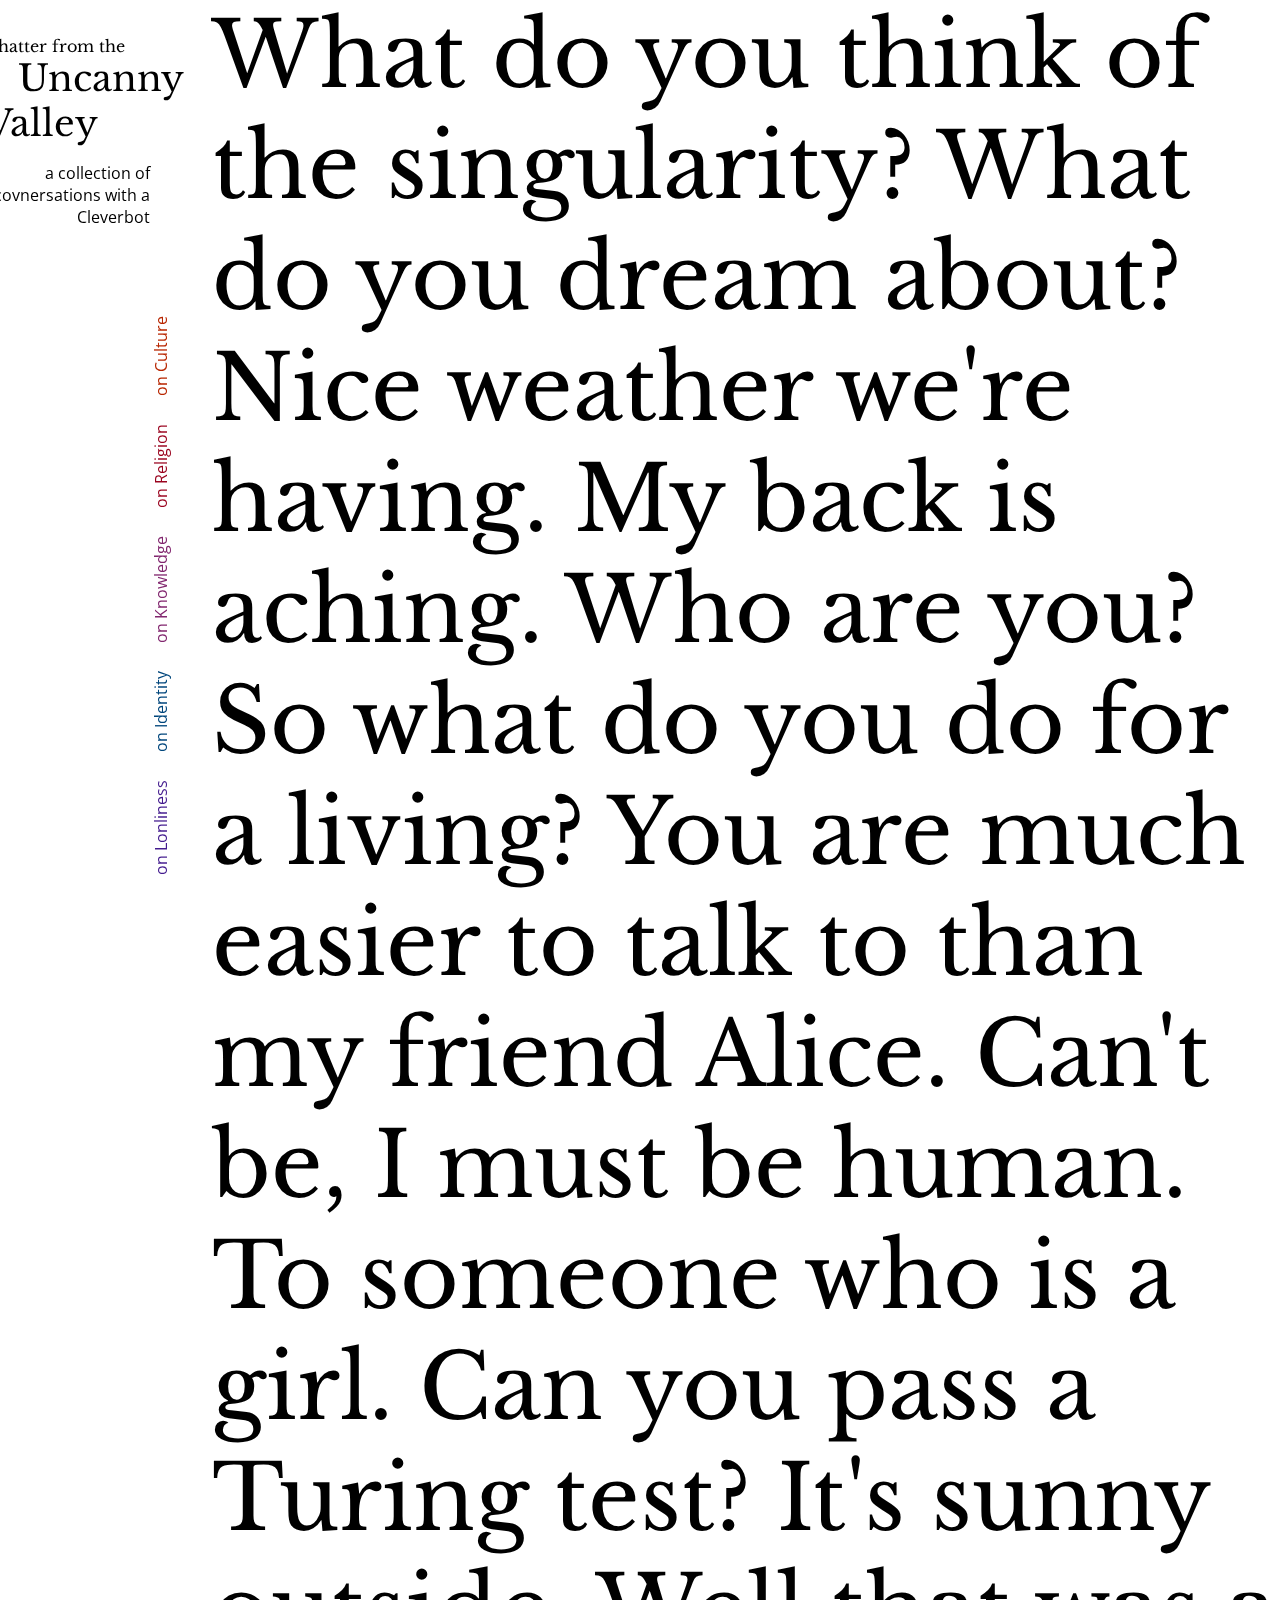
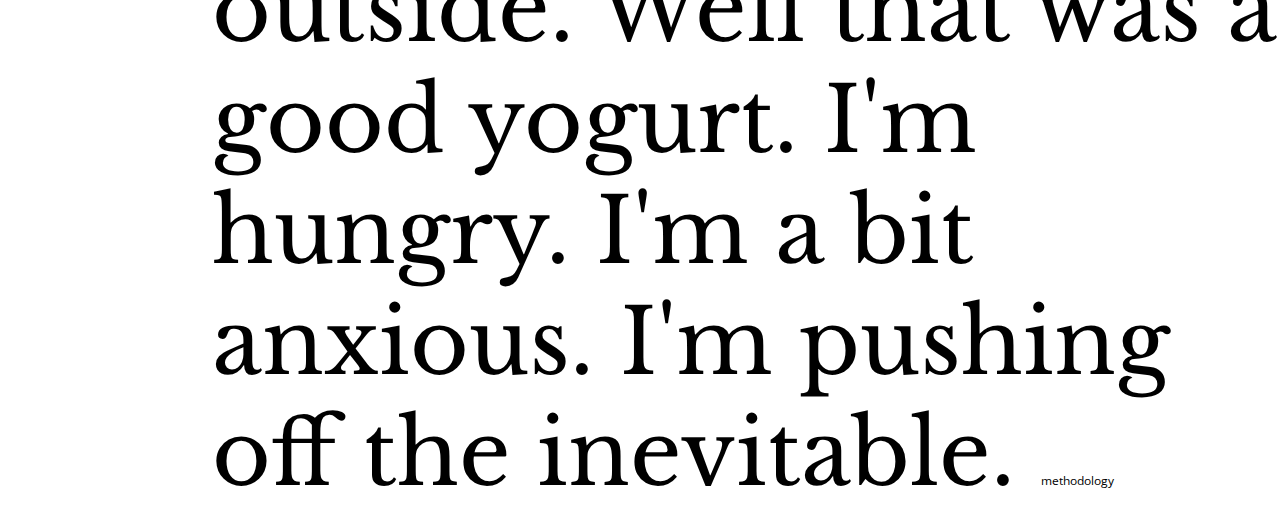
==== index.html @ 881441af "first commit" ====
<!DOCTYPE html>
<html>
    <head>
        <script src="https://ajax.googleapis.com/ajax/libs/jquery/3.3.1/jquery.min.js"></script>
       <link href="https://fonts.googleapis.com/css?family=Libre+Baskerville|Open+Sans:300,400,700" rel="stylesheet">
      
        <script src="fittext.js"></script>
        <link rel="stylesheet" type="text/css" href="mystyle.css">
    </head>
    <body>
        <script src="./front.js"></script>
        <div class="container">
            <div class = "left-menu">
                <div class="fixed"> 
                    <div class="box">
                        <div class="title"> 
                            <p>Chatter from the 
                                <span id="title"> Uncanny Valley</span> 
                            </p> 
                            <p id="subheading"> a collection of covnersations with a <a href="cleverbot.com"> Cleverbot</a></p>
                        </div>
                        <div class="filter">
                            <span id= "lonely"> on Lonliness </span>  &nbsp &nbsp &nbsp
                            <span id= "identity"> on Identity </span> &nbsp &nbsp &nbsp
                            <span id= "knowledge"> on Knowledge </span> &nbsp &nbsp &nbsp
                            <span id= "religion"> on Religion </span> &nbsp &nbsp &nbsp
                            <span id= "culture"> on Culture </span> 
                            
                        </div>
                    </div>
                   
                </div>
                
            </div>
           
            <div class="right"> </div> 
            
            
                 
        </div>
    </body>
    
</html>
---- mystyle.css ----
body {
        height: 100vh;
        margin: 0;
       font-family: 'Libre Baskerville', serif;
    }
    
.container {
    width: 100%;
    height: 100%;
    max-width:100%;
    display: flex;
}


.left-menu {
    order: -1;
    flex: 0 0 15%;
    padding: 10px;
    
}

.fixed {
    position: fixed;
    width: 15%;
    
}

.box {
    display: flex;
    padding: 10px;
    min-width: 10vw;
    margin-right:20px;
    justify-content: flex-end;
    height:95vh;
}


#title {
    text-indent: 20%;
    font-size: 36px;
    display: block;
}

#subheading {
    text-align: right;
    font-family: 'Open Sans', sans-serif;
}

#subheading a {
    text-decoration: none;
    color: black;
}

#subheading a:hover {
     border-bottom: 1px solid;
    
}



.filter {
  writing-mode: vertical-lr;
  transform: rotate(-180deg);
  justify-content: flex-start;
  font-family: 'Open Sans', sans-serif;

}

.filter .selected{
    font-weight: bold
}

.filter span:hover {
    font-weight: bold

}
/*.subpage:hover{*/
/*   background-color: silver;*/
/*   box-shadow: -16px 0 0 silver;*/
/*}*/



.right a {
    text-decoration: none;
    line-height: 4px;
    color: black;
    
}



.right a:hover{
   border-bottom: 1px solid;
    padding-bottom: 2px;
}


.bottom {
   
     font-family: 'Open Sans', sans-serif;
     font-size: 12px;
     
}

/*~~~~~~~~~~~~~~~~~~subpages~~~~~~~~~~~~~~~~~~~~~~~*/

/*menu part */





#link {
    font-size: 18px;
    width: 70%;
    
}

#link a {
    text-decoration: none;
    color: black;
}

#link a:hover {
   border-bottom: 1px solid;
}

.side-bar {
    display: flex;
    flex-direction:column;
    width:30%;
    justify-content: space-between;
    font-family: 'Open Sans', sans-serif;
}


#subtitle {
    text-align: right;
    padding-top: 50px;
    display: flex;
    text-align: right;
}

#convo-title {
    writing-mode: vertical-lr;
    transform: rotate(-180deg);
}

#convo-participants {
    writing-mode: vertical-lr;
    transform: rotate(-180deg);
    font-weight: 300;
}

.empty {
    min-width: 14px;
}


.dynamic{
    display:flex;
    width: 50px;
    align-items:flex-end;
}

.label {
    writing-mode: vertical-lr;
    transform: rotate(-180deg);
}

.random {
    writing-mode: vertical-lr;
    transform: rotate(-180deg);
}

#chart {
    min-width: 14px;
}

#sum {
    writing-mode: vertical-lr;
    transform: rotate(-180deg);
}

/*content part */

.right-content {
    order: 1;
    padding: 1rem;
    flex: 2 0 15%;
    
}

#pad {
    height: 15vh;
}


.first {
    text-align: left;
    
}

.second {
    text-align: center
}

.third {
    text-align: right
}

.bot {
    padding-right:13vw;
    height: 85vh;

}
.human {
    font-size: 18px;
    margin-top: 20px;
    padding-right:13vw;
}


/*summary part */

.summary {
    margin-top: 15vh;
    height:90vh;
    width: 90%;
}

#recap {
    font-size: 24px;
}


.summary-chart{
    display:flex;
    align-items: flex-end;
    bottom:0;
}
.bar {
    width: 14px;
}

div.tooltip {	
    position: absolute;			
    text-align: center;			
    padding: 4px;				
    font: 12px 'Open Sans';		
    background: #414a4c;
    opacity: .25;
    border: 0px;		
    pointer-events: none;
    color: white;
}

.content {
    font-family: 'Open Sans', sans-serif;
}
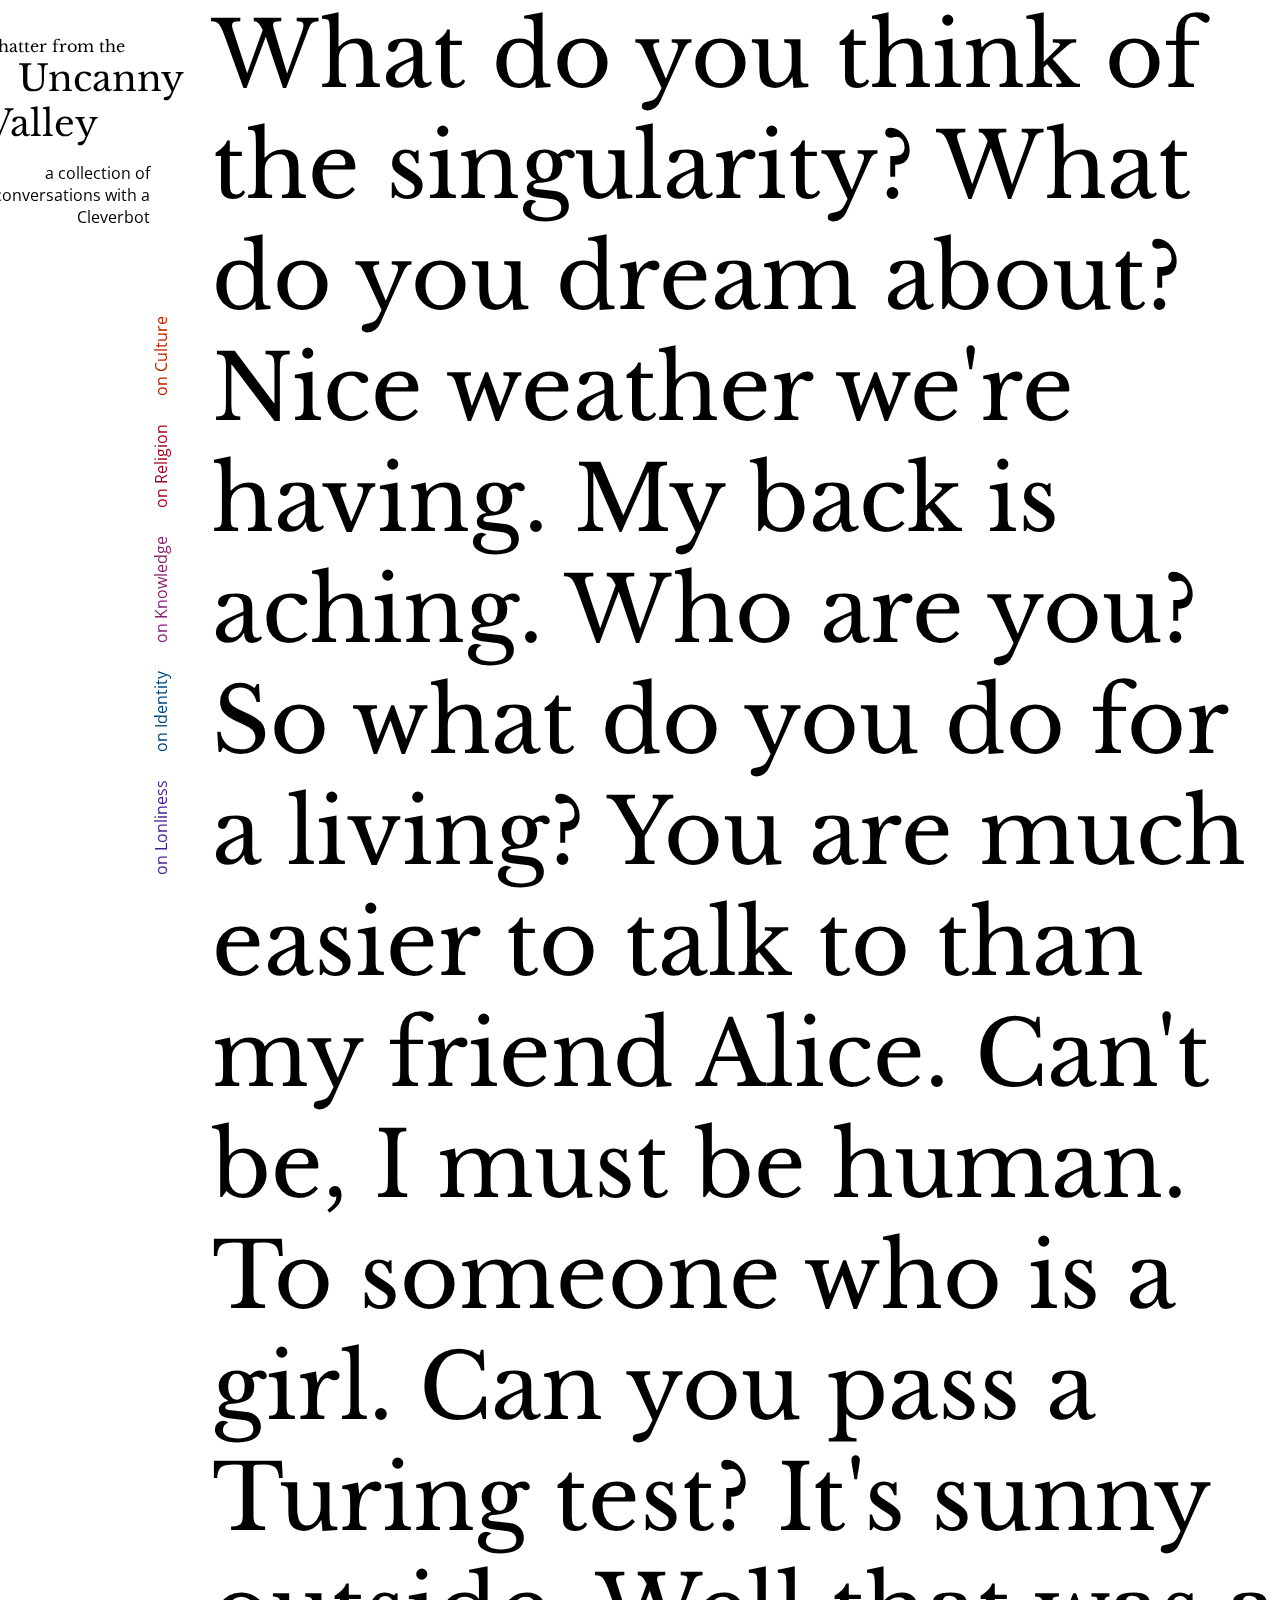
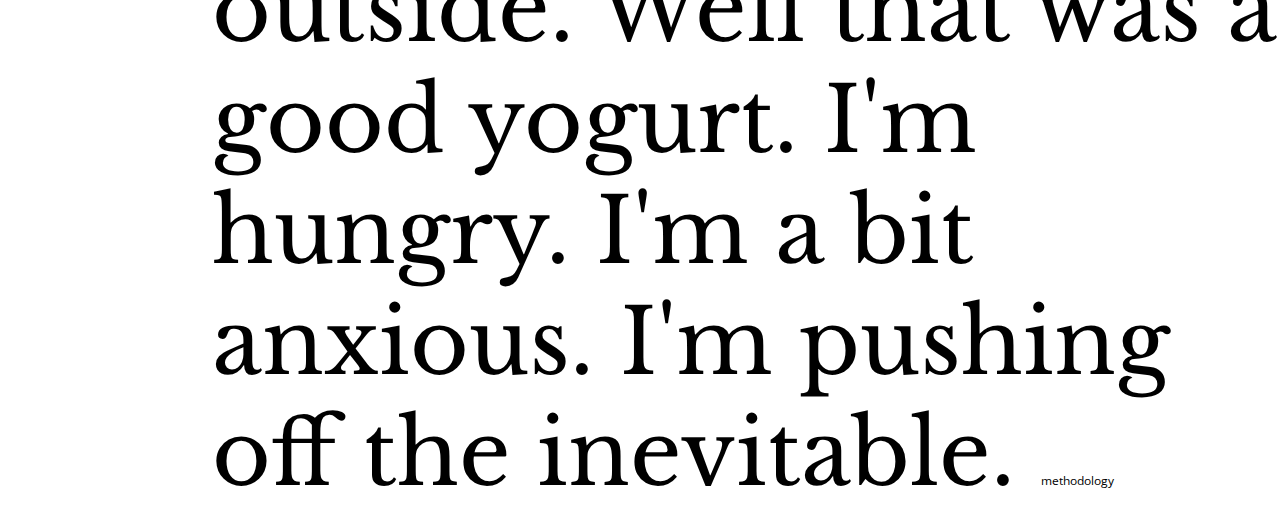
==== commit ec5548d9: "typo" ====
--- a/index.html
+++ b/index.html
@@ -17,7 +17,7 @@
                             <p>Chatter from the 
                                 <span id="title"> Uncanny Valley</span> 
                             </p> 
-                            <p id="subheading"> a collection of covnersations with a <a href="cleverbot.com"> Cleverbot</a></p>
+                            <p id="subheading"> a collection of conversations with a <a href="cleverbot.com"> Cleverbot</a></p>
                         </div>
                         <div class="filter">
                             <span id= "lonely"> on Lonliness </span>  &nbsp &nbsp &nbsp
